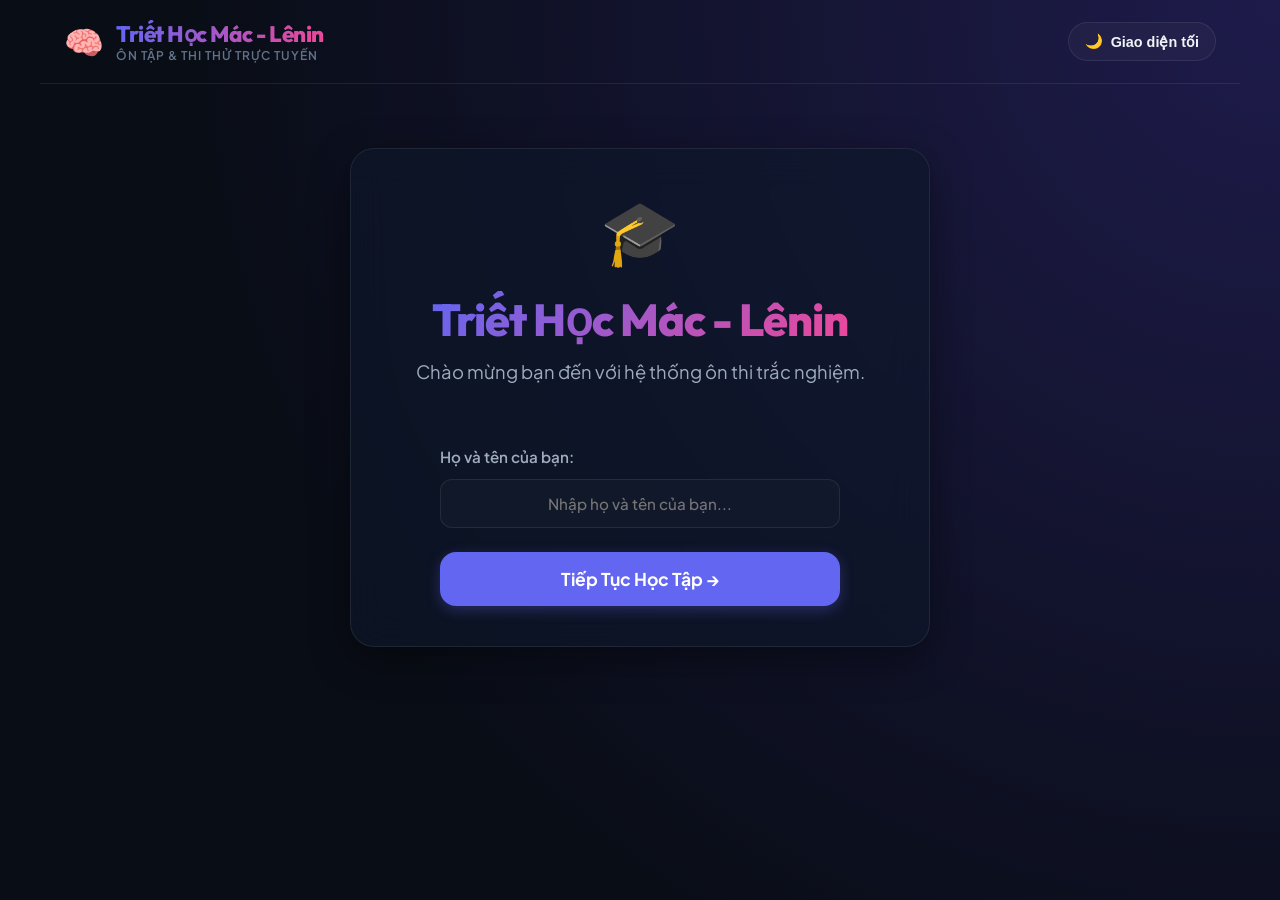
==== index.html @ 4e0487c6 "code giao diện và các chức năng cơ bản web ôn thi" ====
<!DOCTYPE html>
<html lang="vi" data-theme="dark">
<head>
    <meta charset="UTF-8">
    <meta name="viewport" content="width=device-width, initial-scale=1.0">
    <title>Hệ Thống Ôn Thi Trắc Nghiệm Triết Học - Đăng Nhập</title>
    <link href="https://fonts.googleapis.com/css2?family=Outfit:wght@300;400;500;600;700;800&family=Plus+Jakarta+Sans:wght@400;500;600;700;800&display=swap" rel="stylesheet">
    <link rel="stylesheet" href="style.css">
</head>
<body>
    <!-- App Header -->
    <header class="app-header">
        <div class="header-logo">
            <span class="logo-icon">🧠</span>
            <div class="logo-text">
                <span class="logo-main">Triết Học Mác - Lênin</span>
                <span class="logo-sub">Ôn tập & Thi Thử Trực Tuyến</span>
            </div>
        </div>
        <button id="btn-theme-toggle" class="theme-toggle-btn" onclick="toggleTheme()">
            <span class="theme-icon">🌙</span> <span class="theme-text">Giao diện tối</span>
        </button>
    </header>

    <div class="app-container">
        <!-- Screen: Welcome / Enter Name -->
        <div id="screen-welcome" class="screen active glass-panel text-center welcome-container">
            <div class="welcome-icon">🎓</div>
            <h1 class="title-gradient">Triết Học Mác - Lênin</h1>
            <p class="subtitle">Chào mừng bạn đến với hệ thống ôn thi trắc nghiệm.</p>
            
            <div class="name-input-group">
                <label for="student-name">Họ và tên của bạn:</label>
                <input type="text" id="student-name" class="glass-input text-center mt-1" placeholder="Nhập họ và tên của bạn..." autocomplete="off">
            </div>
            
            <button class="btn btn-primary btn-large" id="btn-welcome-continue" onclick="saveNameAndContinue()">
                Tiếp Tục Học Tập →
            </button>
        </div>
    </div>

    <script>
        // Simple theme controls for index.html
        function applyTheme() {
            const savedTheme = localStorage.getItem('appTheme') || 'dark';
            document.documentElement.setAttribute('data-theme', savedTheme);
            updateThemeToggleUI(savedTheme);
        }
        function toggleTheme() {
            const currentTheme = document.documentElement.getAttribute('data-theme');
            const newTheme = currentTheme === 'dark' ? 'light' : 'dark';
            document.documentElement.setAttribute('data-theme', newTheme);
            localStorage.setItem('appTheme', newTheme);
            updateThemeToggleUI(newTheme);
        }
        function updateThemeToggleUI(theme) {
            const btn = document.getElementById('btn-theme-toggle');
            if (!btn) return;
            const icon = btn.querySelector('.theme-icon');
            const text = btn.querySelector('.theme-text');
            if (theme === 'dark') {
                icon.innerText = '🌙';
                text.innerText = 'Giao diện tối';
            } else {
                icon.innerText = '☀️';
                text.innerText = 'Giao diện sáng';
            }
        }

        // Redirect check
        const urlParams = new URLSearchParams(window.location.search);
        const savedName = localStorage.getItem('studentName');
        if (savedName && !urlParams.has('change')) {
            window.location.href = 'quiz.html';
        } else if (savedName) {
            document.getElementById('student-name').value = savedName;
        }

        function saveNameAndContinue() {
            const nameInput = document.getElementById('student-name');
            const name = nameInput.value.trim();
            if (!name) {
                alert("Vui lòng nhập họ và tên của bạn để tiếp tục!");
                nameInput.focus();
                return;
            }
            localStorage.setItem('studentName', name);
            window.location.href = 'quiz.html';
        }

        // Enter key support
        document.getElementById('student-name').addEventListener('keypress', (e) => {
            if (e.key === 'Enter') {
                saveNameAndContinue();
            }
        });

        applyTheme();
    </script>
</body>
</html>
---- style.css ----
:root {
    /* Fonts */
    --font-main: 'Plus Jakarta Sans', sans-serif;
    --font-heading: 'Outfit', sans-serif;
}

[data-theme="dark"] {
    --bg-app: #090d16;
    --bg-card: rgba(21, 28, 45, 0.7);
    --border-color: rgba(255, 255, 255, 0.08);
    --border-hover: rgba(255, 255, 255, 0.16);
    --text-primary: #f0f4f9;
    --text-secondary: #9eacbe;
    --text-muted: #627288;
    
    --primary: #6366f1;
    --primary-hover: #4f46e5;
    --primary-light: rgba(99, 102, 241, 0.15);
    
    --secondary: #ec4899;
    --secondary-hover: #db2777;
    --secondary-light: rgba(236, 72, 153, 0.15);
    
    --success: #10b981;
    --success-light: rgba(16, 185, 129, 0.15);
    --danger: #ef4444;
    --danger-light: rgba(239, 68, 68, 0.15);
    --warning: #f59e0b;
    --warning-light: rgba(245, 158, 11, 0.15);
    
    --option-bg: rgba(255, 255, 255, 0.03);
    --option-hover: rgba(255, 255, 255, 0.07);
    --option-selected: rgba(99, 102, 241, 0.25);
    
    --shadow-sm: 0 4px 12px rgba(0, 0, 0, 0.2);
    --shadow-md: 0 12px 40px rgba(0, 0, 0, 0.4);
    
    --glass-bg: rgba(15, 23, 42, 0.65);
    --glass-border: rgba(255, 255, 255, 0.08);
    --body-bg: radial-gradient(circle at top right, #1e1b4b, #090d16 70%);
}

[data-theme="light"] {
    --bg-app: #f8fafc;
    --bg-card: rgba(255, 255, 255, 0.85);
    --border-color: rgba(0, 0, 0, 0.08);
    --border-hover: rgba(0, 0, 0, 0.15);
    --text-primary: #0f172a;
    --text-secondary: #475569;
    --text-muted: #94a3b8;
    
    --primary: #4f46e5;
    --primary-hover: #4338ca;
    --primary-light: rgba(79, 70, 229, 0.08);
    
    --secondary: #d946ef;
    --secondary-hover: #c026d3;
    --secondary-light: rgba(217, 70, 239, 0.08);
    
    --success: #10b981;
    --success-light: rgba(16, 185, 129, 0.08);
    --danger: #ef4444;
    --danger-light: rgba(239, 68, 68, 0.08);
    --warning: #f59e0b;
    --warning-light: rgba(245, 158, 11, 0.08);
    
    --option-bg: rgba(0, 0, 0, 0.02);
    --option-hover: rgba(0, 0, 0, 0.05);
    --option-selected: rgba(79, 70, 229, 0.1);
    
    --shadow-sm: 0 4px 12px rgba(0, 0, 0, 0.05);
    --shadow-md: 0 12px 40px rgba(79, 70, 229, 0.08);
    
    --glass-bg: rgba(255, 255, 255, 0.75);
    --glass-border: rgba(0, 0, 0, 0.06);
    --body-bg: radial-gradient(circle at top right, #e0e7ff, #f8fafc 70%);
}

* {
    box-sizing: border-box;
    margin: 0;
    padding: 0;
}

body {
    font-family: var(--font-main);
    background: var(--body-bg);
    background-attachment: fixed;
    color: var(--text-primary);
    min-height: 100vh;
    display: flex;
    flex-direction: column;
    overflow-x: hidden;
    transition: background 0.3s ease, color 0.3s ease;
}

/* App Header styling */
.app-header {
    width: 100%;
    max-width: 1200px;
    margin: 0 auto;
    padding: 20px 24px;
    display: flex;
    justify-content: space-between;
    align-items: center;
    border-bottom: 1px solid var(--border-color);
}

.header-logo {
    display: flex;
    align-items: center;
    gap: 12px;
    cursor: pointer;
    user-select: none;
}

.logo-icon {
    font-size: 2rem;
    animation: pulseLogo 3s ease-in-out infinite;
}

@keyframes pulseLogo {
    0%, 100% { transform: scale(1); }
    50% { transform: scale(1.1); }
}

.logo-text {
    display: flex;
    flex-direction: column;
}

.logo-main {
    font-family: var(--font-heading);
    font-size: 1.4rem;
    font-weight: 800;
    letter-spacing: -0.5px;
    background: linear-gradient(90deg, var(--primary), var(--secondary));
    -webkit-background-clip: text;
    -webkit-text-fill-color: transparent;
}

.logo-sub {
    font-size: 0.75rem;
    color: var(--text-muted);
    font-weight: 600;
    text-transform: uppercase;
    letter-spacing: 1px;
}

.theme-toggle-btn {
    background: var(--option-bg);
    border: 1px solid var(--border-color);
    color: var(--text-primary);
    padding: 10px 16px;
    border-radius: 20px;
    font-size: 0.9rem;
    font-weight: 600;
    cursor: pointer;
    display: flex;
    align-items: center;
    gap: 8px;
    transition: all 0.2s ease;
}

.theme-toggle-btn:hover {
    background: var(--option-hover);
    border-color: var(--border-hover);
    transform: translateY(-1px);
}

/* Container */
.app-container {
    width: 100%;
    max-width: 1200px;
    margin: 0 auto;
    padding: 24px;
    flex: 1;
    display: flex;
    flex-direction: column;
}

/* Screen wrapper */
.screen {
    display: none;
    flex-direction: column;
    width: 100%;
}

.screen.active {
    display: flex;
    animation: slideUpFade 0.35s cubic-bezier(0.16, 1, 0.3, 1) forwards;
}

.screen-quiz-layout.active {
    display: grid !important;
}

@keyframes slideUpFade {
    from {
        opacity: 0;
        transform: translateY(12px);
    }
    to {
        opacity: 1;
        transform: translateY(0);
    }
}




/* Glassmorphism Panel */
.glass-panel {
    background: var(--glass-bg);
    backdrop-filter: blur(20px);
    -webkit-backdrop-filter: blur(20px);
    border: 1px solid var(--glass-border);
    border-radius: 24px;
    padding: 40px;
    box-shadow: var(--shadow-md);
}

/* Home / Main Menu */
h1.title-gradient {
    font-family: var(--font-heading);
    font-size: 2.8rem;
    font-weight: 800;
    text-align: center;
    letter-spacing: -1px;
    margin-bottom: 12px;
    background: linear-gradient(135deg, var(--primary), var(--secondary));
    -webkit-background-clip: text;
    -webkit-text-fill-color: transparent;
}

.subtitle {
    text-align: center;
    font-size: 1.15rem;
    color: var(--text-secondary);
    margin-bottom: 40px;
}

.menu-cards {
    display: grid;
    grid-template-columns: 1fr;
    gap: 20px;
}

@media (min-width: 768px) {
    .menu-cards {
        grid-template-columns: repeat(3, 1fr);
    }
}

.menu-card {
    background: var(--bg-card);
    border: 1px solid var(--border-color);
    border-radius: 20px;
    padding: 30px;
    cursor: pointer;
    transition: all 0.3s cubic-bezier(0.25, 0.8, 0.25, 1);
    display: flex;
    flex-direction: column;
    position: relative;
    overflow: hidden;
}

.menu-card::before {
    content: '';
    position: absolute;
    top: 0;
    left: 0;
    width: 100%;
    height: 4px;
    background: transparent;
    transition: background 0.3s;
}

.btn-practice-card::before { background: var(--primary); }
.btn-exam-card::before { background: var(--secondary); }
.btn-import-card::before { background: var(--success); }

.menu-card:hover {
    transform: translateY(-5px);
    border-color: var(--border-hover);
    box-shadow: var(--shadow-md);
}

.card-icon {
    font-size: 2.5rem;
    margin-bottom: 20px;
}

.card-info h3 {
    font-family: var(--font-heading);
    font-size: 1.3rem;
    font-weight: 700;
    margin-bottom: 10px;
    color: var(--text-primary);
}

.card-info p {
    font-size: 0.95rem;
    color: var(--text-secondary);
    line-height: 1.5;
}

.arrow-right {
    position: absolute;
    bottom: 20px;
    right: 20px;
    font-size: 1.2rem;
    opacity: 0;
    transform: translateX(-10px);
    transition: all 0.3s;
}

.menu-card:hover .arrow-right {
    opacity: 1;
    transform: translateX(0);
}

/* Home Stats Preview */
.home-stats-preview {
    background: rgba(0, 0, 0, 0.15);
    border-radius: 20px;
    padding: 24px;
    border: 1px solid var(--border-color);
}

[data-theme="light"] .home-stats-preview {
    background: rgba(0, 0, 0, 0.02);
}

.stats-preview-title {
    font-family: var(--font-heading);
    font-weight: 700;
    font-size: 1.05rem;
    margin-bottom: 16px;
    text-transform: uppercase;
    letter-spacing: 0.5px;
    text-align: center;
    color: var(--text-secondary);
}

.stats-preview-row {
    display: flex;
    justify-content: space-around;
    gap: 16px;
}

.stat-box {
    text-align: center;
}

.stat-box span {
    font-family: var(--font-heading);
    font-size: 2rem;
    font-weight: 800;
    color: var(--primary);
}

.stat-box p {
    font-size: 0.85rem;
    color: var(--text-secondary);
    font-weight: 500;
}

/* Back Button */
.btn-back {
    align-self: flex-start;
    background: rgba(99, 102, 241, 0.12);
    border: 1px solid rgba(99, 102, 241, 0.25);
    color: var(--primary);
    font-size: 0.95rem;
    font-weight: 700;
    cursor: pointer;
    margin-bottom: 24px;
    padding: 8px 18px;
    border-radius: 20px;
    transition: all 0.25s cubic-bezier(0.16, 1, 0.3, 1);
    display: inline-flex;
    align-items: center;
    gap: 8px;
}

.btn-back:hover {
    background: var(--primary);
    color: var(--white) !important;
    border-color: var(--primary);
    transform: translateX(-4px);
    box-shadow: 0 4px 12px rgba(99, 102, 241, 0.3);
}

/* Ensure white color text in light theme hover too */
[data-theme="light"] .btn-back:hover {
    color: #ffffff !important;
}


/* Settings Screens */
h2 {
    font-family: var(--font-heading);
    font-size: 1.8rem;
    font-weight: 800;
    margin-bottom: 8px;
}

.section-desc, .note-exam {
    color: var(--text-secondary);
    font-size: 1rem;
    margin-bottom: 30px;
}

.settings-group {
    margin-bottom: 30px;
}

.settings-group label strong {
    font-size: 1.05rem;
    color: var(--text-primary);
    display: block;
    margin-bottom: 15px;
}

/* Checkbox Cards group */
.checkbox-cards-group {
    display: grid;
    grid-template-columns: 1fr;
    gap: 16px;
}

@media (min-width: 768px) {
    .checkbox-cards-group {
        grid-template-columns: repeat(3, 1fr);
    }
}

.checkbox-card {
    cursor: pointer;
    position: relative;
    display: flex;
}

.checkbox-card input[type="checkbox"] {
    position: absolute;
    opacity: 0;
    width: 0;
    height: 0;
}

.card-check-inner {
    flex: 1;
    background: var(--bg-card);
    border: 1px solid var(--border-color);
    border-radius: 16px;
    padding: 20px;
    display: flex;
    flex-direction: column;
    gap: 8px;
    transition: all 0.2s;
}

.checkbox-card:hover .card-check-inner {
    border-color: var(--border-hover);
    background: var(--option-hover);
}

.checkbox-card input:checked + .card-check-inner {
    border-color: var(--primary);
    background: var(--primary-light);
    box-shadow: 0 0 0 1px var(--primary);
}

.chap-num {
    font-family: var(--font-heading);
    font-size: 1.15rem;
    font-weight: 700;
    color: var(--text-primary);
}

.chap-desc {
    font-size: 0.85rem;
    color: var(--text-secondary);
    line-height: 1.4;
}

/* Select & Inputs */
.glass-input {
    width: 100%;
    background: var(--bg-card);
    border: 1px solid var(--border-color);
    color: var(--text-primary);
    padding: 14px 16px;
    border-radius: 12px;
    font-size: 0.95rem;
    font-family: inherit;
    font-weight: 500;
    outline: none;
    transition: all 0.2s;
}

.glass-input:focus {
    border-color: var(--primary);
}

.glass-input option {
    background: var(--bg-app);
    color: var(--text-primary);
}

.toggle-group-card {
    background: var(--bg-card);
    border: 1px solid var(--border-color);
    border-radius: 16px;
    padding: 20px;
}

.toggle-label {
    display: flex;
    flex-direction: column;
    position: relative;
    cursor: pointer;
    padding-right: 60px;
}

.toggle-label strong {
    margin-bottom: 5px !important;
}

.toggle-desc {
    font-size: 0.85rem;
    color: var(--text-secondary);
    line-height: 1.4;
}

.toggle-label input[type="checkbox"] {
    position: absolute;
    top: 50%;
    right: 0;
    transform: translateY(-50%);
    width: 44px;
    height: 24px;
    appearance: none;
    -webkit-appearance: none;
    background: var(--border-color);
    border-radius: 12px;
    position: absolute;
    transition: background 0.3s;
    outline: none;
}

.toggle-label input[type="checkbox"]::before {
    content: '';
    position: absolute;
    width: 18px;
    height: 18px;
    border-radius: 50%;
    top: 3px;
    left: 3px;
    background: white;
    transition: transform 0.3s;
}

.toggle-label input[type="checkbox"]:checked {
    background: var(--primary);
}

.toggle-label input[type="checkbox"]:checked::before {
    transform: translateX(20px);
}

.settings-two-columns {
    display: grid;
    grid-template-columns: 1fr;
    gap: 20px;
    margin-top: 10px;
}

@media (min-width: 768px) {
    .settings-two-columns {
        grid-template-columns: 1fr 1fr;
    }
}

/* Buttons */
.btn {
    border: none;
    border-radius: 14px;
    padding: 14px 28px;
    font-size: 1rem;
    font-weight: 700;
    cursor: pointer;
    transition: all 0.2s cubic-bezier(0.16, 1, 0.3, 1);
    display: inline-flex;
    align-items: center;
    justify-content: center;
    gap: 8px;
    font-family: inherit;
    text-decoration: none;
}

.btn:active {
    transform: scale(0.98);
}

.btn-full {
    width: 100%;
}

.btn-primary {
    background: var(--primary);
    color: white;
    box-shadow: 0 4px 14px rgba(99, 102, 241, 0.3);
}

.btn-primary:hover {
    background: var(--primary-hover);
    transform: translateY(-2px);
    box-shadow: 0 6px 20px rgba(99, 102, 241, 0.4);
}

.btn-secondary {
    background: linear-gradient(to right, var(--secondary), #d946ef);
    color: white;
    box-shadow: 0 4px 14px rgba(236, 72, 153, 0.3);
}

.btn-secondary:hover {
    transform: translateY(-2px);
    box-shadow: 0 6px 20px rgba(236, 72, 153, 0.4);
    filter: brightness(1.05);
}

.btn-outline {
    background: transparent;
    border: 1.5px solid var(--border-color);
    color: var(--text-primary);
}

.btn-outline:hover {
    background: var(--option-hover);
    border-color: var(--border-hover);
}

.btn-danger {
    background: var(--danger);
    color: white;
}

.btn-danger:hover {
    background: #dc2626;
}

.btn-small {
    padding: 8px 16px;
    font-size: 0.85rem;
    border-radius: 10px;
}

/* Time selector cards */
.time-selector {
    display: grid;
    grid-template-columns: repeat(3, 1fr);
    gap: 16px;
}

.radio-card {
    position: relative;
    cursor: pointer;
    display: flex;
}

.radio-card input[type="radio"] {
    position: absolute;
    opacity: 0;
    width: 0;
    height: 0;
}

.radio-card-text {
    flex: 1;
    background: var(--bg-card);
    border: 1px solid var(--border-color);
    border-radius: 16px;
    padding: 16px;
    text-align: center;
    display: flex;
    flex-direction: column;
    gap: 4px;
    transition: all 0.2s;
}

.radio-card:hover .radio-card-text {
    border-color: var(--border-hover);
    background: var(--option-hover);
}

.radio-card input:checked + .radio-card-text {
    border-color: var(--secondary);
    background: var(--secondary-light);
    box-shadow: 0 0 0 1px var(--secondary);
}

.radio-card-text .time {
    font-family: var(--font-heading);
    font-size: 1.1rem;
    font-weight: 700;
    color: var(--text-primary);
}

.radio-card-text .desc {
    font-size: 0.75rem;
    color: var(--text-secondary);
}

/* Import Area styling */
.glass-textarea {
    width: 100%;
    background: var(--bg-card);
    border: 1px solid var(--border-color);
    color: var(--text-primary);
    padding: 16px;
    border-radius: 16px;
    font-size: 0.95rem;
    font-family: inherit;
    outline: none;
    min-height: 180px;
    resize: vertical;
    transition: border-color 0.2s;
    margin-top: 20px;
}

.glass-textarea:focus {
    border-color: var(--primary);
}

/* Split screen layout */
.screen-quiz-layout {
    display: none;
    grid-template-columns: 1fr;
    gap: 24px;
    align-items: stretch;
    width: 100%;
    max-width: 1200px;
    margin: 0 auto;
}

.screen-quiz-layout.active {
    display: grid !important;
}

@media (min-width: 992px) {
    .screen-quiz-layout {
        grid-template-columns: 1fr 340px;
    }
}

/* Quiz Left Panel */
.quiz-main-panel {
    padding: 30px;
    display: flex;
    flex-direction: column;
    min-height: 600px;
    justify-content: space-between;
}

.quiz-main-header {
    display: flex;
    justify-content: space-between;
    align-items: center;
    margin-bottom: 20px;
    flex-wrap: wrap;
    gap: 12px;
}

.header-left {
    display: flex;
    align-items: center;
    gap: 12px;
}

.progress-text {
    font-family: var(--font-heading);
    font-weight: 800;
    font-size: 1.15rem;
    color: var(--text-primary);
}

.chapter-badge {
    background: var(--primary-light);
    color: var(--primary);
    padding: 4px 10px;
    border-radius: 8px;
    font-size: 0.75rem;
    font-weight: 700;
    text-transform: uppercase;
}

.btn-flag-toggle {
    background: var(--option-bg);
    border: 1px solid var(--border-color);
    color: var(--text-secondary);
    padding: 8px 14px;
    border-radius: 12px;
    font-size: 0.85rem;
    font-weight: 600;
    cursor: pointer;
    display: flex;
    align-items: center;
    gap: 6px;
    transition: all 0.2s;
}

.btn-flag-toggle:hover {
    background: var(--option-hover);
    color: var(--text-primary);
}

.btn-flag-toggle.flagged {
    background: var(--warning-light);
    border-color: var(--warning);
    color: var(--warning);
}

/* Progress bar */
.progress-bar-container {
    width: 100%;
    height: 6px;
    background: rgba(0, 0, 0, 0.08);
    border-radius: 3px;
    margin-bottom: 30px;
    overflow: hidden;
}

[data-theme="dark"] .progress-bar-container {
    background: rgba(255, 255, 255, 0.05);
}

.progress-bar {
    height: 100%;
    background: linear-gradient(90deg, var(--primary), #818cf8);
    width: 0%;
    transition: width 0.3s ease;
    border-radius: 3px;
}

/* Question view */
.question-wrapper {
    flex: 1;
    display: flex;
    flex-direction: column;
    justify-content: flex-start;
    margin-bottom: 20px;
}

.question-title-row {
    display: flex;
    align-items: flex-start;
    gap: 16px;
    margin-bottom: 24px;
}

.q-number-label {
    background: var(--text-primary);
    color: var(--bg-app);
    font-family: var(--font-heading);
    font-size: 0.9rem;
    font-weight: 800;
    padding: 4px 10px;
    border-radius: 8px;
    white-space: nowrap;
    margin-top: 4px;
}

.question-text {
    font-size: 1.25rem;
    line-height: 1.5;
    font-weight: 600;
    color: var(--text-primary);
}

/* Options */
.options-container {
    display: flex;
    flex-direction: column;
    gap: 12px;
}

.option-btn {
    background: var(--option-bg);
    border: 1px solid var(--border-color);
    padding: 16px 20px;
    border-radius: 16px;
    color: var(--text-primary);
    font-size: 1rem;
    font-weight: 500;
    text-align: left;
    cursor: pointer;
    transition: all 0.15s ease;
    display: flex;
    align-items: center;
}

.option-btn:hover {
    background: var(--option-hover);
    border-color: var(--border-hover);
    transform: translateY(-1px);
}

.option-btn.selected {
    background: var(--option-selected);
    border-color: var(--primary);
    box-shadow: 0 0 0 1px var(--primary);
}

.option-btn.correct {
    background: var(--success-light);
    border-color: var(--success);
    color: var(--success);
    font-weight: 600;
}

.option-btn.wrong {
    background: var(--danger-light);
    border-color: var(--danger);
    color: var(--danger);
    font-weight: 600;
}

.option-letter {
    font-family: var(--font-heading);
    font-weight: 800;
    margin-right: 16px;
    background: rgba(0, 0, 0, 0.05);
    width: 32px;
    height: 32px;
    display: flex;
    align-items: center;
    justify-content: center;
    border-radius: 50%;
    flex-shrink: 0;
    font-size: 0.95rem;
    transition: all 0.2s;
}

[data-theme="dark"] .option-letter {
    background: rgba(255, 255, 255, 0.05);
}

.option-btn.selected .option-letter {
    background: var(--primary);
    color: white;
}

.option-btn.correct .option-letter {
    background: var(--success);
    color: white;
}

.option-btn.wrong .option-letter {
    background: var(--danger);
    color: white;
}

/* Quiz Footer */
.quiz-footer {
    display: flex;
    justify-content: space-between;
    margin-top: 40px;
    border-top: 1px solid var(--border-color);
    padding-top: 24px;
    gap: 16px;
}

.quiz-footer button {
    flex: 1;
}

@media (min-width: 768px) {
    .quiz-footer button {
        flex: initial;
        min-width: 160px;
    }
}

/* Quiz Right Sidebar Panel */
.quiz-sidebar-panel {
    padding: 24px;
    display: flex;
    flex-direction: column;
    gap: 20px;
    min-height: 600px;
    justify-content: space-between;
}

/* Timer Box */
.sidebar-timer-box {
    background: rgba(0, 0, 0, 0.15);
    border-radius: 16px;
    padding: 16px;
    text-align: center;
    border: 1.5px dashed var(--secondary);
}

[data-theme="light"] .sidebar-timer-box {
    background: var(--secondary-light);
}

.timer-title {
    font-size: 0.75rem;
    font-weight: 700;
    color: var(--secondary);
    letter-spacing: 1px;
    margin-bottom: 4px;
}

.timer-text {
    font-family: var(--font-heading);
    font-size: 2.2rem;
    font-weight: 800;
    color: var(--text-primary);
}

/* Mode Badge */
.sidebar-mode-indicator {
    text-align: center;
}

.mode-badge {
    background: var(--primary-light);
    color: var(--primary);
    padding: 6px 14px;
    border-radius: 20px;
    font-size: 0.85rem;
    font-weight: 700;
    display: inline-block;
}

/* Stats mini */
.sidebar-stats {
    display: flex;
    justify-content: space-between;
    background: rgba(0, 0, 0, 0.1);
    border-radius: 16px;
    padding: 14px;
    gap: 8px;
}

[data-theme="light"] .sidebar-stats {
    background: rgba(0, 0, 0, 0.02);
}

.stat-box-mini {
    flex: 1;
    display: flex;
    flex-direction: column;
    align-items: center;
}

.stat-count {
    font-family: var(--font-heading);
    font-size: 1.25rem;
    font-weight: 800;
}

.count-done { color: var(--primary); }
.count-flagged { color: var(--warning); }
.count-total { color: var(--text-secondary); }

.stat-lbl {
    font-size: 0.75rem;
    color: var(--text-muted);
    font-weight: 600;
}

/* Filters */
.sidebar-filters {
    display: flex;
    flex-direction: column;
    gap: 8px;
}

.filter-lbl {
    font-size: 0.8rem;
    font-weight: 700;
    color: var(--text-secondary);
    text-transform: uppercase;
}

.filter-chips {
    display: grid;
    grid-template-columns: repeat(2, 1fr);
    gap: 8px;
}

.chip {
    background: var(--option-bg);
    border: 1px solid var(--border-color);
    color: var(--text-secondary);
    padding: 8px 6px;
    border-radius: 10px;
    font-size: 0.8rem;
    font-weight: 600;
    cursor: pointer;
    transition: all 0.2s;
    text-align: center;
}

.chip:hover {
    background: var(--option-hover);
    color: var(--text-primary);
}

.chip.active {
    background: var(--primary);
    color: white;
    border-color: var(--primary);
}

/* Grid Wrapper */
.question-grid-wrapper {
    display: flex;
    flex-direction: column;
    gap: 10px;
    flex: 1;
    min-height: 180px;
}

.grid-title {
    font-size: 0.8rem;
    font-weight: 700;
    color: var(--text-secondary);
    text-transform: uppercase;
}

.question-grid {
    display: grid;
    grid-template-columns: repeat(5, 1fr);
    gap: 8px;
    max-height: 190px;
    overflow-y: auto;
    padding-right: 4px;
}

/* Grid item */
.grid-item {
    aspect-ratio: 1;
    border-radius: 10px;
    border: 1.5px solid var(--border-color);
    background: var(--option-bg);
    color: var(--text-secondary);
    font-size: 0.85rem;
    font-weight: 700;
    display: flex;
    align-items: center;
    justify-content: center;
    cursor: pointer;
    transition: all 0.2s;
    position: relative;
}

.grid-item:hover {
    border-color: var(--border-hover);
    background: var(--option-hover);
}

.grid-item.active {
    border-color: var(--primary);
    box-shadow: 0 0 0 1px var(--primary);
    color: var(--primary);
    font-weight: 800;
    transform: scale(1.05);
}

.grid-item.done {
    background: var(--primary);
    border-color: var(--primary);
    color: white;
}

.grid-item.active.done {
    box-shadow: 0 0 0 2px var(--bg-app), 0 0 0 4px var(--primary);
}

.grid-item.flagged::after {
    content: '';
    position: absolute;
    top: 2px;
    right: 2px;
    width: 6px;
    height: 6px;
    background: var(--warning);
    border-radius: 50%;
}

.grid-item.correct {
    background: var(--success);
    border-color: var(--success);
    color: white;
}

.grid-item.wrong {
    background: var(--danger);
    border-color: var(--danger);
    color: white;
}

/* Result Screens */
.results-summary {
    display: flex;
    flex-direction: column;
    align-items: center;
    margin: 30px 0;
}

.score-display-radial {
    width: 160px;
    height: 160px;
    border-radius: 50%;
    border: 8px solid var(--primary);
    display: flex;
    flex-direction: column;
    align-items: center;
    justify-content: center;
    margin-bottom: 24px;
    box-shadow: 0 0 30px var(--primary-light);
}

.score-num {
    font-family: var(--font-heading);
    font-size: 3rem;
    font-weight: 800;
    color: var(--text-primary);
    line-height: 1;
}

.score-max {
    font-size: 0.85rem;
    color: var(--text-secondary);
    font-weight: 600;
}

/* Stats detailed row */
.stats-detailed-row {
    display: flex;
    gap: 16px;
    width: 100%;
    max-width: 500px;
    margin-top: 10px;
}

.stat-card {
    flex: 1;
    background: var(--bg-card);
    border: 1px solid var(--border-color);
    border-radius: 16px;
    padding: 16px;
    text-align: center;
}

.stat-card .num {
    font-family: var(--font-heading);
    font-size: 1.6rem;
    font-weight: 800;
}

.stat-card .label {
    font-size: 0.8rem;
    color: var(--text-secondary);
    font-weight: 600;
}

.res-correct-card .num { color: var(--success); }
.res-wrong-card .num { color: var(--danger); }
.res-unanswered-card .num { color: var(--text-muted); }

.result-text {
    font-size: 1.2rem;
    font-weight: 700;
}

.result-time-text {
    font-size: 0.95rem;
    color: var(--text-secondary);
}

.action-buttons-row {
    display: flex;
    justify-content: center;
    gap: 16px;
    flex-wrap: wrap;
}

@media (max-width: 600px) {
    .action-buttons-row button {
        width: 100%;
    }
}

/* Results Review Section */
.results-review-section {
    border-top: 1px solid var(--border-color);
    padding-top: 30px;
    text-align: left;
}

.section-header-row {
    display: flex;
    justify-content: space-between;
    align-items: center;
    flex-wrap: wrap;
    gap: 12px;
    margin-bottom: 8px;
}

.legend-row {
    display: flex;
    gap: 16px;
}

.legend-item {
    display: flex;
    align-items: center;
    gap: 6px;
    font-size: 0.85rem;
    font-weight: 600;
    color: var(--text-secondary);
}

.color-dot {
    width: 10px;
    height: 10px;
    border-radius: 50%;
    display: inline-block;
}

.dot-correct { background: var(--success); }
.dot-wrong { background: var(--danger); }
.dot-unanswered { background: var(--text-muted); }

.results-review-list {
    display: flex;
    flex-direction: column;
    gap: 12px;
    max-height: 500px;
    overflow-y: auto;
    padding-right: 6px;
}

.review-list-item {
    background: var(--bg-card);
    border: 1px solid var(--border-color);
    border-radius: 16px;
    padding: 16px 20px;
    display: flex;
    align-items: center;
    gap: 16px;
    cursor: pointer;
    transition: all 0.2s;
}

.review-list-item:hover {
    border-color: var(--border-hover);
    transform: translateY(-2px);
    background: var(--option-hover);
}

.review-q-num {
    width: 36px;
    height: 36px;
    border-radius: 10px;
    display: flex;
    align-items: center;
    justify-content: center;
    font-family: var(--font-heading);
    font-weight: 800;
    font-size: 0.9rem;
    flex-shrink: 0;
}

.review-list-item.status-correct .review-q-num {
    background: var(--success-light);
    color: var(--success);
}

.review-list-item.status-wrong .review-q-num {
    background: var(--danger-light);
    color: var(--danger);
}

.review-list-item.status-unanswered .review-q-num {
    background: var(--option-bg);
    color: var(--text-muted);
}

.review-q-body {
    flex: 1;
    min-width: 0; /* allows text overflow ellipsis */
}

.review-q-text {
    font-size: 0.95rem;
    font-weight: 600;
    color: var(--text-primary);
    white-space: nowrap;
    overflow: hidden;
    text-transform: none;
    text-overflow: ellipsis;
    margin-bottom: 4px;
}

.review-q-choices {
    font-size: 0.8rem;
    color: var(--text-secondary);
    display: flex;
    gap: 16px;
}

.choice-box {
    display: flex;
    align-items: center;
    gap: 4px;
}

.choice-box .letter {
    font-weight: 700;
}

.review-status-badge {
    padding: 6px 12px;
    border-radius: 8px;
    font-size: 0.75rem;
    font-weight: 700;
    text-transform: uppercase;
    flex-shrink: 0;
}

.review-list-item.status-correct .review-status-badge {
    background: var(--success-light);
    color: var(--success);
}

.review-list-item.status-wrong .review-status-badge {
    background: var(--danger-light);
    color: var(--danger);
}

.review-list-item.status-unanswered .review-status-badge {
    background: var(--option-bg);
    color: var(--text-muted);
}

/* Utilities */
.mt-1 { margin-top: 5px; }
.mt-3 { margin-top: 15px; }
.mt-4 { margin-top: 20px; }
.mt-5 { margin-top: 30px; }
.mb-3 { margin-bottom: 15px; }
.text-center { text-align: center; }
.text-muted { color: var(--text-muted) !important; }
.text-small { font-size: 0.85rem; }

/* Custom scrollbars */
::-webkit-scrollbar {
    width: 6px;
}

::-webkit-scrollbar-track {
    background: transparent;
}

::-webkit-scrollbar-thumb {
    background: var(--border-color);
    border-radius: 3px;
}

::-webkit-scrollbar-thumb:hover {
    background: var(--border-hover);
}

/* Responsive adjustments */
@media (max-width: 768px) {
    .app-header {
        padding: 16px;
    }
    .app-container {
        padding: 16px;
    }
    .glass-panel {
        padding: 24px 16px;
    }
    h1.title-gradient {
        font-size: 2.2rem;
    }
    .question-text {
        font-size: 1.1rem;
    }
    .option-btn {
        padding: 14px 16px;
        font-size: 0.95rem;
    }
}

/* Welcome Screen styling */
.welcome-container {
    max-width: 580px;
    margin: 40px auto;
    padding: 40px;
    display: flex;
    flex-direction: column;
    align-items: center;
    justify-content: center;
    text-align: center;
    border-radius: 24px;
    box-shadow: var(--shadow-md);
}

.welcome-icon {
    font-size: 4rem;
    margin-bottom: 20px;
    animation: bounce 2s infinite;
}

@keyframes bounce {
    0%, 100% { transform: translateY(0); }
    50% { transform: translateY(-10px); }
}

.name-input-group {
    width: 100%;
    max-width: 400px;
    text-align: left;
    margin: 24px 0;
}

.name-input-group label {
    font-size: 0.95rem;
    font-weight: 600;
    color: var(--text-secondary);
    margin-bottom: 8px;
    display: block;
}

.btn-large {
    padding: 16px 40px;
    font-size: 1.1rem;
    border-radius: 16px;
    width: 100%;
    max-width: 400px;
}

/* User Badge in Header */
.header-right-group {
    display: flex;
    align-items: center;
    gap: 16px;
}

.user-badge {
    display: flex;
    align-items: center;
    gap: 8px;
    background: var(--primary-light);
    color: var(--primary);
    padding: 8px 16px;
    border-radius: 20px;
    font-size: 0.9rem;
    font-weight: 700;
    cursor: pointer;
    transition: all 0.2s;
    border: 1px solid transparent;
}

.user-badge:hover {
    border-color: var(--primary);
    background: rgba(99, 102, 241, 0.25);
    transform: translateY(-1px);
}

/* Tab Buttons */
.tab-btn {
    background: none;
    border: none;
    font-family: inherit;
    font-size: 1.05rem;
    font-weight: 700;
    color: var(--text-secondary);
    padding: 8px 16px;
    cursor: pointer;
    transition: all 0.2s;
    border-bottom: 3px solid transparent;
}

.tab-btn.active {
    color: var(--primary);
    border-bottom-color: var(--primary);
}

/* Modal overlay styling */
.modal-overlay {
    position: fixed;
    top: 0;
    left: 0;
    width: 100vw;
    height: 100vh;
    background: rgba(15, 23, 42, 0.7);
    backdrop-filter: blur(8px);
    z-index: 1000;
    display: flex;
    align-items: center;
    justify-content: center;
    padding: 20px;
}

.modal-content {
    width: 100%;
    max-width: 650px;
    border-radius: 24px;
    padding: 32px !important;
    max-height: 90vh;
    overflow-y: auto;
    animation: zoomIn 0.3s cubic-bezier(0.16, 1, 0.3, 1) forwards;
}

@keyframes zoomIn {
    from { opacity: 0; transform: scale(0.95); }
    to { opacity: 1; transform: scale(1); }
}

.modal-grid {
    display: grid;
    grid-template-columns: 1fr 1fr;
    gap: 16px;
}

.modal-options-grid {
    display: grid;
    grid-template-columns: 1fr;
    gap: 12px;
}

@media (min-width: 576px) {
    .modal-options-grid {
        grid-template-columns: 1fr 1fr;
    }
}

.modal-actions {
    display: flex;
    justify-content: flex-end;
    gap: 12px;
}

.modal-actions button {
    width: auto !important;
    padding: 12px 24px;
}

/* Scrollbar for Manager Question List */
.manager-q-list::-webkit-scrollbar {
    width: 6px;
}

.manager-q-list::-webkit-scrollbar-track {
    background: transparent;
}

.manager-q-list::-webkit-scrollbar-thumb {
    background: var(--border-color);
    border-radius: 3px;
}

.manager-q-list::-webkit-scrollbar-thumb:hover {
    background: var(--border-hover);
}

.manager-q-item {
    transition: all 0.2s ease;
}

.manager-q-item:hover {
    transform: translateY(-2px);
    border-color: var(--primary) !important;
    background: rgba(99, 102, 241, 0.05) !important;
}
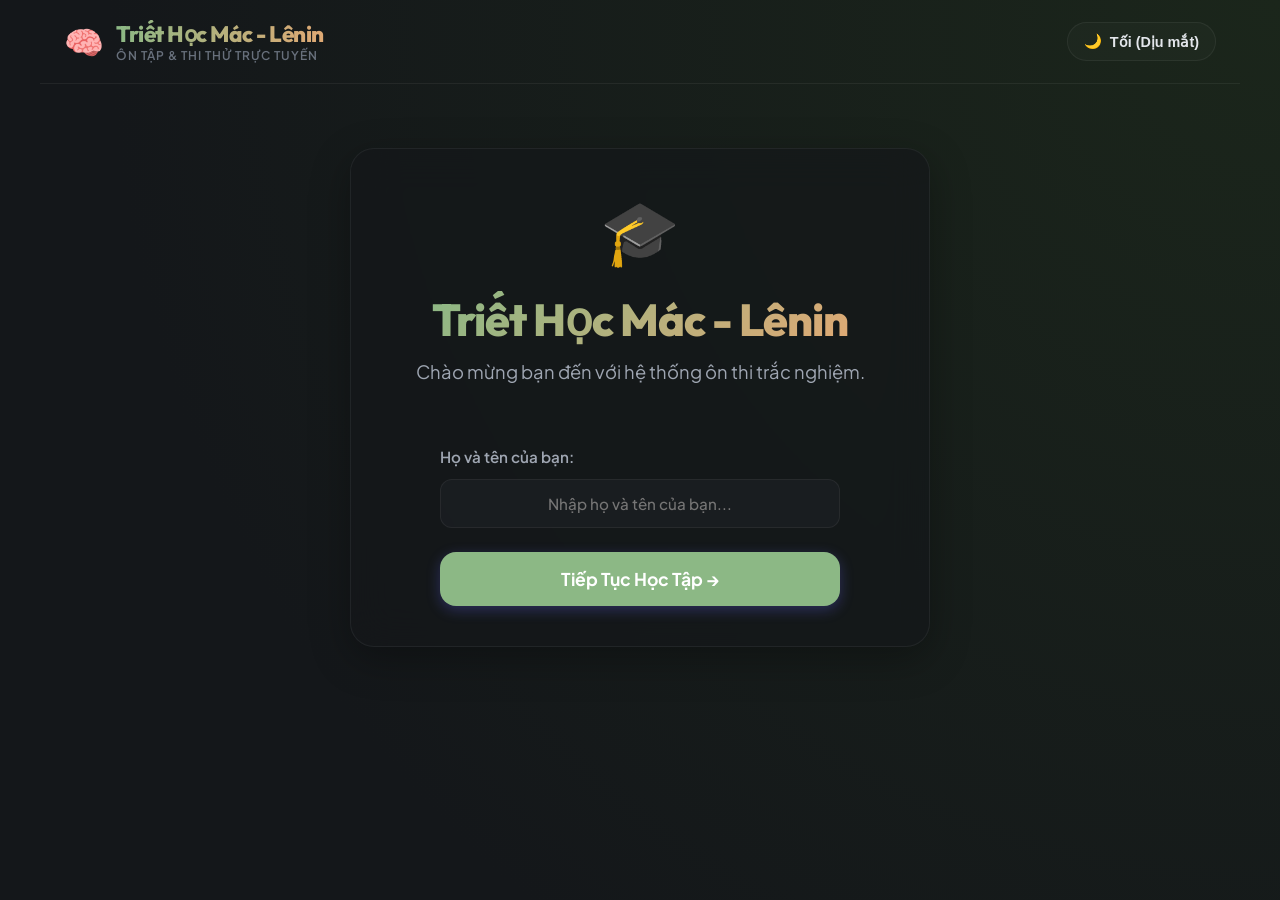
==== commit 859a4306: "feat: bổ sung tính năng xem chi tiết bài làm từ lịch sử học tập" ====
--- a/index.html
+++ b/index.html
@@ -18,7 +18,7 @@
             </div>
         </div>
         <button id="btn-theme-toggle" class="theme-toggle-btn" onclick="toggleTheme()">
-            <span class="theme-icon">🌙</span> <span class="theme-text">Giao diện tối</span>
+            <span class="theme-icon">🌙</span> <span class="theme-text">Tối (Dịu mắt)</span>
         </button>
     </header>
 
@@ -61,10 +61,10 @@
             const text = btn.querySelector('.theme-text');
             if (theme === 'dark') {
                 icon.innerText = '🌙';
-                text.innerText = 'Giao diện tối';
+                text.innerText = 'Tối (Dịu mắt)';
             } else {
                 icon.innerText = '☀️';
-                text.innerText = 'Giao diện sáng';
+                text.innerText = 'Sáng (Giấy ấm)';
             }
         }
 
--- a/style.css
+++ b/style.css
@@ -5,75 +5,75 @@
 }
 
 [data-theme="dark"] {
-    --bg-app: #090d16;
-    --bg-card: rgba(21, 28, 45, 0.7);
-    --border-color: rgba(255, 255, 255, 0.08);
-    --border-hover: rgba(255, 255, 255, 0.16);
-    --text-primary: #f0f4f9;
-    --text-secondary: #9eacbe;
-    --text-muted: #627288;
+    --bg-app: #14171a;
+    --bg-card: rgba(28, 31, 35, 0.75);
+    --border-color: rgba(255, 255, 255, 0.06);
+    --border-hover: rgba(255, 255, 255, 0.12);
+    --text-primary: #e3e6eb;
+    --text-secondary: #9fa6b2;
+    --text-muted: #68707c;
     
-    --primary: #6366f1;
-    --primary-hover: #4f46e5;
-    --primary-light: rgba(99, 102, 241, 0.15);
+    --primary: #8cb885; /* Soothing sage green */
+    --primary-hover: #75a36e;
+    --primary-light: rgba(140, 184, 133, 0.15);
     
-    --secondary: #ec4899;
-    --secondary-hover: #db2777;
-    --secondary-light: rgba(236, 72, 153, 0.15);
+    --secondary: #dfa974; /* Warm apricot/amber */
+    --secondary-hover: #cc9560;
+    --secondary-light: rgba(223, 169, 116, 0.15);
     
-    --success: #10b981;
-    --success-light: rgba(16, 185, 129, 0.15);
-    --danger: #ef4444;
-    --danger-light: rgba(239, 68, 68, 0.15);
-    --warning: #f59e0b;
-    --warning-light: rgba(245, 158, 11, 0.15);
+    --success: #6bb08c;
+    --success-light: rgba(107, 176, 140, 0.15);
+    --danger: #e27d7d;
+    --danger-light: rgba(226, 125, 125, 0.15);
+    --warning: #dfa974;
+    --warning-light: rgba(223, 169, 116, 0.15);
     
-    --option-bg: rgba(255, 255, 255, 0.03);
-    --option-hover: rgba(255, 255, 255, 0.07);
-    --option-selected: rgba(99, 102, 241, 0.25);
+    --option-bg: rgba(255, 255, 255, 0.02);
+    --option-hover: rgba(255, 255, 255, 0.05);
+    --option-selected: rgba(140, 184, 133, 0.25);
     
-    --shadow-sm: 0 4px 12px rgba(0, 0, 0, 0.2);
-    --shadow-md: 0 12px 40px rgba(0, 0, 0, 0.4);
+    --shadow-sm: 0 4px 12px rgba(0, 0, 0, 0.15);
+    --shadow-md: 0 12px 40px rgba(0, 0, 0, 0.3);
     
-    --glass-bg: rgba(15, 23, 42, 0.65);
-    --glass-border: rgba(255, 255, 255, 0.08);
-    --body-bg: radial-gradient(circle at top right, #1e1b4b, #090d16 70%);
+    --glass-bg: rgba(20, 23, 26, 0.7);
+    --glass-border: rgba(255, 255, 255, 0.06);
+    --body-bg: radial-gradient(circle at top right, #1b261b, #14171a 75%);
 }
 
 [data-theme="light"] {
-    --bg-app: #f8fafc;
-    --bg-card: rgba(255, 255, 255, 0.85);
-    --border-color: rgba(0, 0, 0, 0.08);
-    --border-hover: rgba(0, 0, 0, 0.15);
-    --text-primary: #0f172a;
-    --text-secondary: #475569;
-    --text-muted: #94a3b8;
+    --bg-app: #f7f4eb; /* Warm paper/cream */
+    --bg-card: rgba(255, 255, 255, 0.9);
+    --border-color: rgba(0, 0, 0, 0.05);
+    --border-hover: rgba(0, 0, 0, 0.12);
+    --text-primary: #2f353b; /* Warm charcoal */
+    --text-secondary: #5c646c;
+    --text-muted: #8e969f;
     
-    --primary: #4f46e5;
-    --primary-hover: #4338ca;
-    --primary-light: rgba(79, 70, 229, 0.08);
+    --primary: #4a7856; /* Deep forest green */
+    --primary-hover: #396043;
+    --primary-light: rgba(74, 120, 86, 0.08);
     
-    --secondary: #d946ef;
-    --secondary-hover: #c026d3;
-    --secondary-light: rgba(217, 70, 239, 0.08);
+    --secondary: #c67a3a; /* Warm apricot/rust */
+    --secondary-hover: #ad672d;
+    --secondary-light: rgba(198, 122, 58, 0.08);
     
-    --success: #10b981;
-    --success-light: rgba(16, 185, 129, 0.08);
-    --danger: #ef4444;
-    --danger-light: rgba(239, 68, 68, 0.08);
-    --warning: #f59e0b;
-    --warning-light: rgba(245, 158, 11, 0.08);
+    --success: #3f8a61;
+    --success-light: rgba(63, 138, 97, 0.08);
+    --danger: #cf5e5e;
+    --danger-light: rgba(207, 94, 94, 0.08);
+    --warning: #c67a3a;
+    --warning-light: rgba(198, 122, 58, 0.08);
     
     --option-bg: rgba(0, 0, 0, 0.02);
     --option-hover: rgba(0, 0, 0, 0.05);
-    --option-selected: rgba(79, 70, 229, 0.1);
+    --option-selected: rgba(74, 120, 86, 0.12);
     
-    --shadow-sm: 0 4px 12px rgba(0, 0, 0, 0.05);
-    --shadow-md: 0 12px 40px rgba(79, 70, 229, 0.08);
+    --shadow-sm: 0 4px 12px rgba(0, 0, 0, 0.04);
+    --shadow-md: 0 12px 40px rgba(74, 120, 86, 0.06);
     
-    --glass-bg: rgba(255, 255, 255, 0.75);
-    --glass-border: rgba(0, 0, 0, 0.06);
-    --body-bg: radial-gradient(circle at top right, #e0e7ff, #f8fafc 70%);
+    --glass-bg: rgba(247, 244, 235, 0.85);
+    --glass-border: rgba(0, 0, 0, 0.05);
+    --body-bg: radial-gradient(circle at top right, #fbfaf7, #ede9dd 75%);
 }
 
 * {
@@ -660,9 +660,13 @@
 
 /* Time selector cards */
 .time-selector {
-    display: grid;
-    grid-template-columns: repeat(3, 1fr);
+    display: flex;
+    justify-content: center;
     gap: 16px;
+}
+.time-selector .radio-card {
+    width: 100%;
+    max-width: 240px;
 }
 
 .radio-card {
@@ -1480,9 +1484,36 @@
 }
 
 /* Responsive adjustments */
+@media (max-width: 991px) {
+    /* Quiz screen wrapping style */
+    .screen-quiz-layout {
+        gap: 16px;
+    }
+    .quiz-sidebar-panel {
+        min-height: auto !important;
+        gap: 16px;
+        padding: 20px;
+    }
+    .question-grid {
+        grid-template-columns: repeat(8, 1fr) !important;
+        max-height: 220px;
+    }
+    
+    /* Menu cards layout for tablets */
+    .menu-cards {
+        grid-template-columns: repeat(2, 1fr) !important;
+    }
+    .menu-cards .menu-card:last-child {
+        grid-column: span 2;
+    }
+}
+
 @media (max-width: 768px) {
     .app-header {
-        padding: 16px;
+        padding: 14px 16px;
+    }
+    .header-logo .logo-main {
+        font-size: 1.25rem;
     }
     .app-container {
         padding: 16px;
@@ -1491,7 +1522,11 @@
         padding: 24px 16px;
     }
     h1.title-gradient {
-        font-size: 2.2rem;
+        font-size: 2.1rem;
+    }
+    .subtitle {
+        font-size: 1.05rem;
+        margin-bottom: 24px;
     }
     .question-text {
         font-size: 1.1rem;
@@ -1499,6 +1534,51 @@
     .option-btn {
         padding: 14px 16px;
         font-size: 0.95rem;
+        border-radius: 12px;
+    }
+    .quiz-main-panel {
+        min-height: auto !important;
+        padding: 20px 16px;
+    }
+    .question-grid {
+        grid-template-columns: repeat(6, 1fr) !important;
+    }
+}
+
+@media (max-width: 576px) {
+    /* Welcome screen login modal padding on mobile */
+    .welcome-container {
+        margin: 20px auto;
+        padding: 24px 16px !important;
+    }
+    .welcome-icon {
+        font-size: 3rem;
+    }
+    
+    /* Home Menu Cards layout for mobile */
+    .menu-cards {
+        grid-template-columns: 1fr !important;
+    }
+    .menu-cards .menu-card:last-child {
+        grid-column: span 1;
+    }
+    .menu-card {
+        padding: 20px;
+    }
+    
+    /* Donation Card vertical alignment for mobile */
+    .author-donation-card {
+        padding: 16px !important;
+        flex-direction: column !important;
+        text-align: center !important;
+        gap: 16px !important;
+    }
+    .author-donation-card div {
+        text-align: center !important;
+    }
+    
+    .logo-sub {
+        display: none; /* Hide subtitle logo on mobile to save space */
     }
 }
 
@@ -1684,3 +1764,147 @@
     border-color: var(--primary) !important;
     background: rgba(99, 102, 241, 0.05) !important;
 }
+
+/* Author Donation Card */
+.author-donation-card {
+    transition: all 0.3s cubic-bezier(0.16, 1, 0.3, 1);
+}
+
+.author-donation-card:hover {
+    transform: translateY(-2px);
+    border-color: var(--primary) !important;
+    background: rgba(255, 255, 255, 0.03) !important;
+    box-shadow: 0 10px 25px -5px rgba(99, 102, 241, 0.1), 0 8px 10px -6px rgba(99, 102, 241, 0.1);
+}
+
+.author-donation-card img {
+    transition: all 0.3s ease;
+}
+
+.author-donation-card:hover img {
+    transform: scale(1.04);
+    border-color: var(--primary);
+}
+
+/* Specific hover effect for the QR Image */
+.donation-qr-img {
+    transition: all 0.3s cubic-bezier(0.16, 1, 0.3, 1) !important;
+}
+
+.donation-qr-img:hover {
+    transform: scale(1.08) !important;
+    border-color: var(--primary) !important;
+    box-shadow: 0 0 20px rgba(99, 102, 241, 0.45) !important;
+    filter: brightness(1.02);
+}
+
+.donation-qr-img:hover + span {
+    color: var(--primary) !important;
+}
+
+/* History Modal Items */
+.history-item {
+    background: rgba(255, 255, 255, 0.03);
+    border: 1px solid var(--border-color);
+    border-radius: 16px;
+    padding: 16px 20px;
+    display: flex;
+    justify-content: space-between;
+    align-items: center;
+    gap: 16px;
+    transition: all 0.2s ease;
+    cursor: pointer;
+}
+
+[data-theme="light"] .history-item {
+    background: rgba(0, 0, 0, 0.02);
+}
+
+.history-item:hover {
+    background: var(--option-hover);
+    border-color: var(--border-hover);
+    transform: translateY(-1px);
+}
+
+.history-item-left {
+    display: flex;
+    flex-direction: column;
+    gap: 6px;
+}
+
+.history-item-meta {
+    display: flex;
+    align-items: center;
+    gap: 8px;
+    flex-wrap: wrap;
+}
+
+.history-badge {
+    padding: 4px 8px;
+    border-radius: 6px;
+    font-size: 0.72rem;
+    font-weight: 700;
+    text-transform: uppercase;
+}
+
+.history-badge.exam {
+    background: var(--secondary-light);
+    color: var(--secondary);
+}
+
+.history-badge.practice {
+    background: var(--primary-light);
+    color: var(--primary);
+}
+
+.history-date {
+    font-size: 0.85rem;
+    color: var(--text-secondary);
+    font-weight: 500;
+}
+
+.history-duration {
+    font-size: 0.8rem;
+    color: var(--text-muted);
+    font-weight: 500;
+    display: flex;
+    align-items: center;
+    gap: 4px;
+}
+
+.history-item-right {
+    text-align: right;
+    display: flex;
+    flex-direction: column;
+    gap: 4px;
+    align-items: flex-end;
+}
+
+.history-score {
+    font-family: var(--font-heading);
+    font-size: 1.35rem;
+    font-weight: 800;
+    color: var(--success);
+}
+
+.history-item.fail .history-score {
+    color: var(--danger);
+}
+
+.history-accuracy {
+    font-size: 0.82rem;
+    color: var(--text-secondary);
+    font-weight: 600;
+}
+
+.history-empty-state {
+    text-align: center;
+    padding: 40px 20px;
+    color: var(--text-secondary);
+}
+
+.history-empty-icon {
+    font-size: 3rem;
+    margin-bottom: 12px;
+}
+
